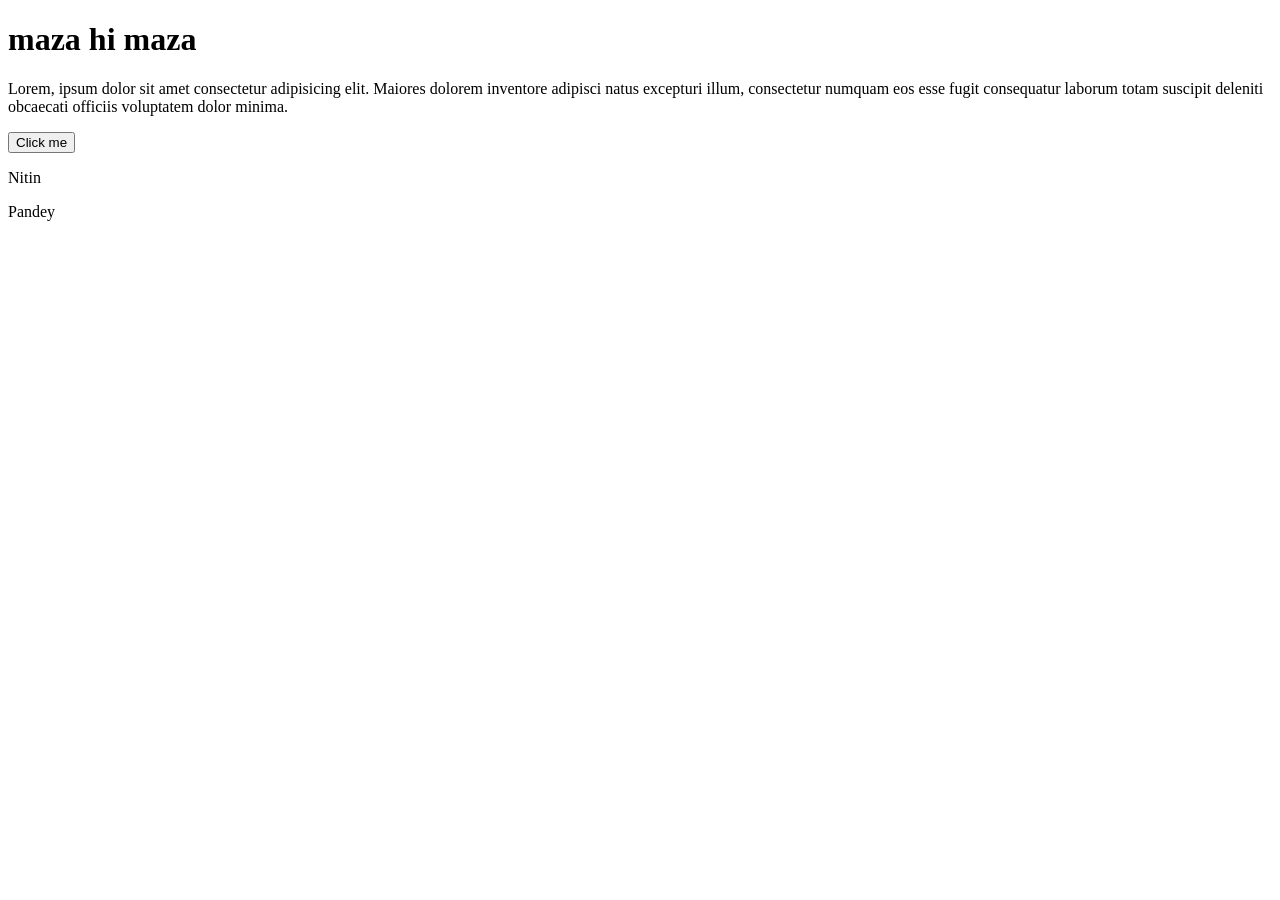
==== index.html @ ebfd4432 "Rename Index.html to index.html" ====
<!DOCTYPE html>
<html lang="en">
<head>
    <meta charset="UTF-8">
    <meta name="viewport" content="width=device-width, initial-scale=1.0">
    <title>Document</title>
    <link rel="stylesheet" href="style.css">
</head>
<body>
    <h1>maza hi maza</h1>
    <p>Lorem, ipsum dolor sit amet consectetur adipisicing elit. Maiores dolorem inventore adipisci natus excepturi illum, consectetur numquam eos esse fugit consequatur laborum totam suscipit deleniti obcaecati officiis voluptatem dolor minima.</p>
    <a href="https://www.amazon.com" target="_blank"><button>Click me</button></a>
    <div id="outer">
        <p>Nitin</p>
        <div id="inner">
            <p>Pandey</p>
        </div>
    </div>
</body>
</html>
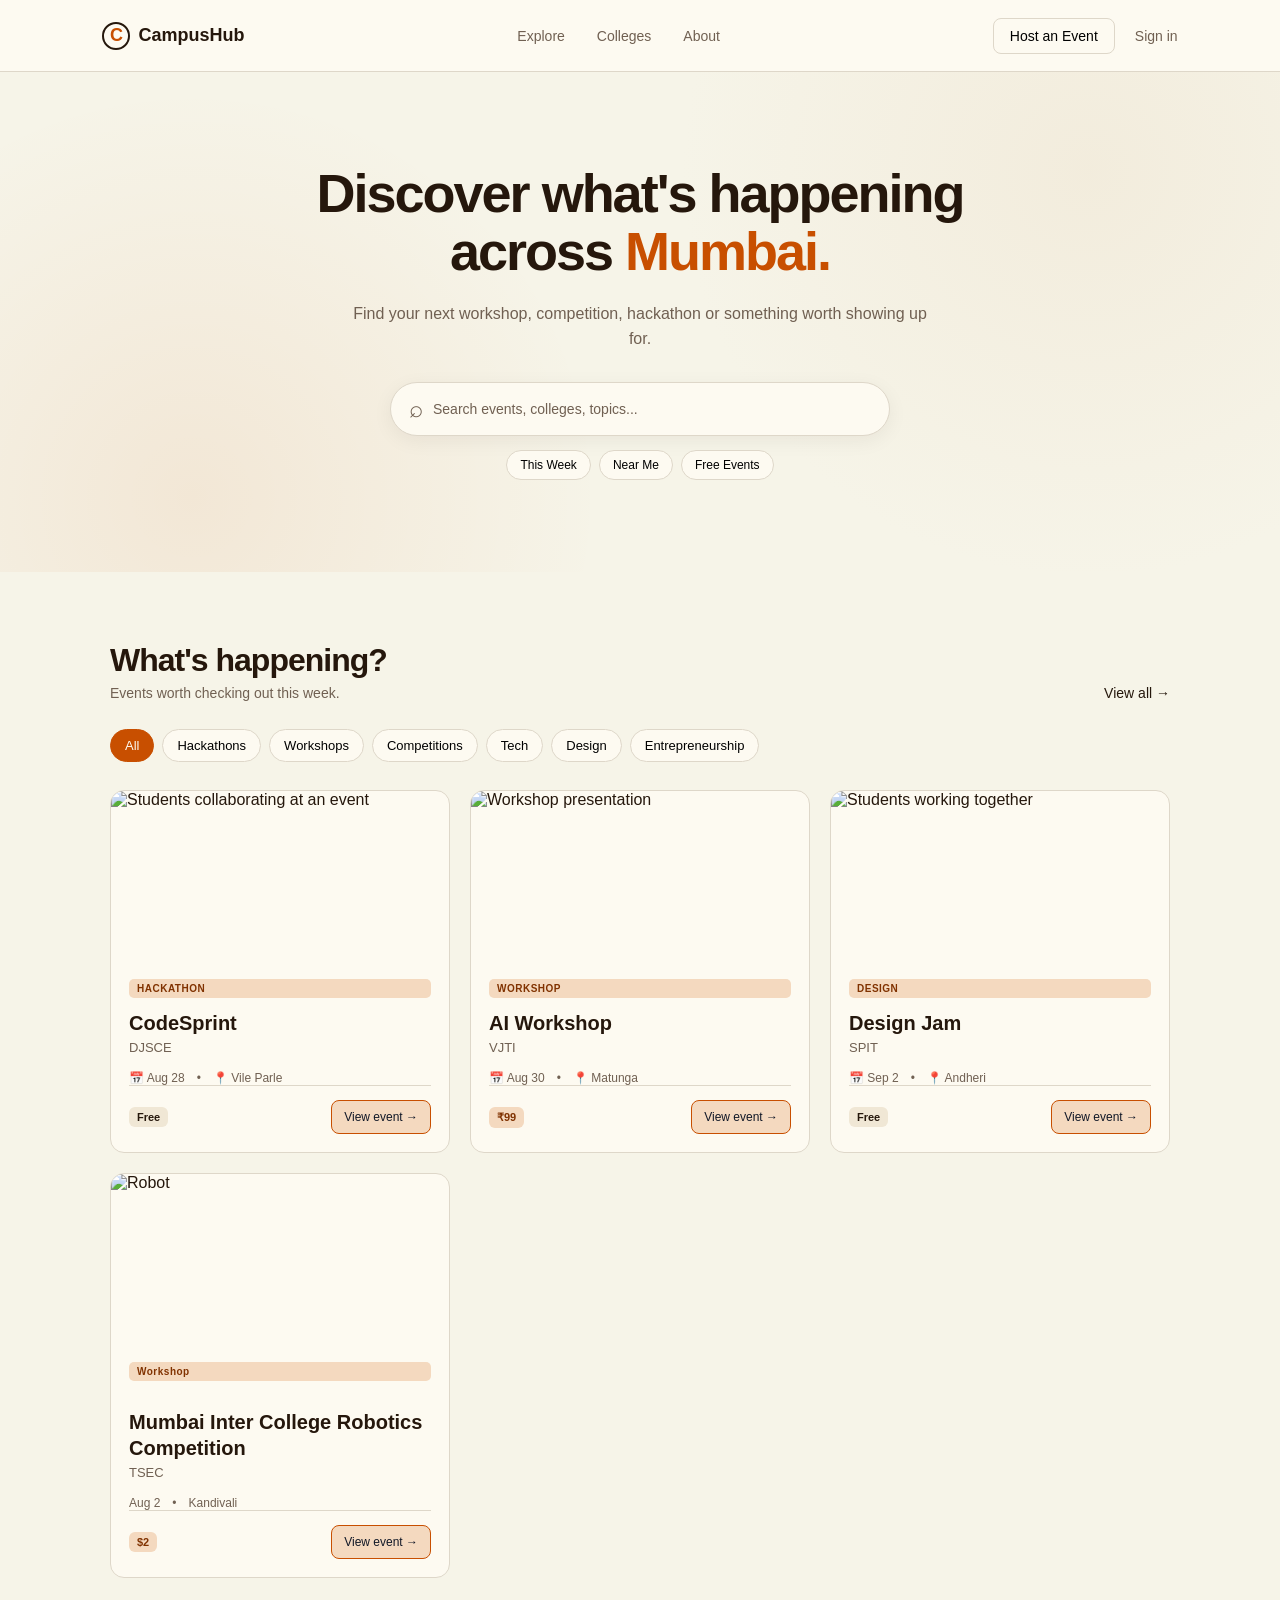
==== commit 25df4a5e: "Rename Index.html to index.html" ====
--- a/index.html
+++ b/index.html
@@ -1,21 +1,294 @@
-
 <!DOCTYPE html>
 <html lang="en">
+
 <head>
-    <meta charset="UTF-8">
-    <meta name="viewport" content="width=device-width, initial-scale=1.0">
-    <title>Document</title>
-    <link rel="stylesheet" href="style.css">
+  <meta charset="UTF-8">
+  <meta name="viewport" content="width=device-width, initial-scale=1.0">
+
+  <title>CampusHub — Discover What's Happening</title>
+
+  <link rel="stylesheet" href="style.css">
 </head>
+
 <body>
-    <h1>maza hi maza</h1>
-    <p>Lorem, ipsum dolor sit amet consectetur adipisicing elit. Maiores dolorem inventore adipisci natus excepturi illum, consectetur numquam eos esse fugit consequatur laborum totam suscipit deleniti obcaecati officiis voluptatem dolor minima.</p>
-    <a href="https://www.amazon.com" target="_blank"><button>Click me</button></a>
-    <div id="outer">
-        <p>Nitin</p>
-        <div id="inner">
-            <p>Pandey</p>
-        </div>
+
+  <!-- Navbar -->
+  <header class="navbar">
+
+    <a href="#" class="logo">
+      <span class="logo-icon">C</span>
+      CampusHub
+    </a>
+
+    <nav class="nav-links">
+      <a href="#">Explore</a>
+      <a href="#">Colleges</a>
+      <a href="#">About</a>
+    </nav>
+
+    <div class="nav-actions">
+      <button class="host-btn">Host an Event</button>
+      <a href="#" class="signin">Sign in</a>
     </div>
+
+  </header>
+
+
+  <!-- Hero -->
+  <main>
+
+    <section class="hero">
+
+      <div class="hero-content">
+
+        <h1>
+          Discover what's happening
+          <br>
+          across <span>Mumbai.</span>
+        </h1>
+
+        <p>
+          Find your next workshop, competition, hackathon
+          or something worth showing up for.
+        </p>
+
+        <!-- Search -->
+        <div class="search-box">
+
+          <span class="search-icon">⌕</span>
+
+          <input type="text" placeholder="Search events, colleges, topics...">
+
+        </div>
+
+        <!-- Quick filters -->
+        <div class="quick-filters">
+
+          <button>This Week</button>
+          <button>Near Me</button>
+          <button>Free Events</button>
+
+        </div>
+
+      </div>
+
+    </section>
+    <section class="events-section">
+
+      <div class="section-heading">
+
+        <div>
+          <h2>What's happening?</h2>
+
+          <p>
+            Events worth checking out this week.
+          </p>
+        </div>
+
+        <a href="#" class="view-all">
+          View all →
+        </a>
+
+      </div>
+
+
+      <!-- Categories -->
+
+      <div class="categories">
+
+        <button class="category active">All</button>
+        <button class="category">Hackathons</button>
+        <button class="category">Workshops</button>
+        <button class="category">Competitions</button>
+        <button class="category">Tech</button>
+        <button class="category">Design</button>
+        <button class="category">Entrepreneurship</button>
+
+      </div>
+
+
+      <!-- Event Cards -->
+
+      <div class="event-grid">
+
+        <!-- Card 1 -->
+
+        <article class="event-card" data-category="Hackathons">
+
+          <div class="event-image">
+            <img src="https://images.unsplash.com/photo-1517048676732-d65bc937f952?auto=format&fit=crop&w=800&q=80"
+              alt="Students collaborating at an event">
+          </div>
+
+          <div class="event-content">
+
+            <span class="event-category">
+              HACKATHON
+            </span>
+
+            <h3>CodeSprint</h3>
+
+            <p class="college">
+              DJSCE
+            </p>
+
+            <div class="event-info">
+              <span>📅 Aug 28</span>
+              <span>📍 Vile Parle</span>
+            </div>
+
+            <div class="event-bottom">
+
+              <span class="price free">
+                Free
+              </span>
+
+              <a class="view-event" href="#">
+                View event
+              </a>
+
+            </div>
+
+          </div>
+
+        </article>
+
+
+        <!-- Card 2 -->
+
+        <article class="event-card" data-category="Workshops">
+
+          <div class="event-image">
+            <img src="https://images.unsplash.com/photo-1531482615713-2afd69097998?auto=format&fit=crop&w=800&q=80"
+              alt="Workshop presentation">
+          </div>
+
+          <div class="event-content">
+
+            <span class="event-category">
+              WORKSHOP
+            </span>
+
+            <h3>AI Workshop</h3>
+
+            <p class="college">
+              VJTI
+            </p>
+
+            <div class="event-info">
+              <span>📅 Aug 30</span>
+              <span>📍 Matunga</span>
+            </div>
+
+            <div class="event-bottom">
+
+              <span class="price paid">
+                ₹99
+              </span>
+
+              <a class="view-event" href="#">
+                View event
+              </a>
+
+            </div>
+
+          </div>
+
+        </article>
+
+
+        <!-- Card 3 -->
+
+        <article class="event-card" data-category="Design">
+
+          <div class="event-image">
+            <img src="https://images.unsplash.com/photo-1556761175-b413da4baf72?auto=format&fit=crop&w=800&q=80"
+              alt="Students working together">
+          </div>
+
+          <div class="event-content">
+
+            <span class="event-category">
+              DESIGN
+            </span>
+
+            <h3>Design Jam</h3>
+
+            <p class="college">
+              SPIT
+            </p>
+
+            <div class="event-info">
+              <span>📅 Sep 2</span>
+              <span>📍 Andheri</span>
+            </div>
+
+            <div class="event-bottom">
+
+              <span class="price free">
+                Free
+              </span>
+
+              <a class="view-event" href="https://youtube.com">
+                View event
+              </a>
+
+            </div>
+
+          </div>
+
+        </article>
+        <!-- Card 4 -->
+
+    <article class="event-card" data-category="Competitions">
+
+      <div class="event-image">
+        <img
+          src="https://img.freepik.com/premium-photo/group-young-boys-enthusiastically-collaborating-construction-robot-students-working-building-robot-stem-lab-ai-generated_538213-17193.jpg"
+          alt="Robot">
+      </div>
+
+      <div class="event-content">
+
+        <span class="event-category">
+          Workshop
+        </span>
+
+        <h3><h3>Mumbai Inter College Robotics Competition</h3></h3>
+
+        <p class="college">
+          TSEC
+        </p>
+
+        <div class="event-info">
+          <span>Aug 2</span>
+          <span>Kandivali</span>
+        </div>
+
+        <div class="event-bottom">
+
+          <span class="price paid">
+            $2
+          </span>
+
+          <a class="view-event" href="https://youtube.com">
+            View event
+          </a>
+
+        </div>
+
+      </div>
+
+    </article>
+      </div>
+    </section>
+    </div>
+
+    </section>
+  </main>
+
+  <script src="script.js"></script>
+
 </body>
+
 </html>
--- a/style.css
+++ b/style.css
@@ -0,0 +1,747 @@
+/* ---------- RESET ---------- */
+
+* {
+    margin: 0;
+    padding: 0;
+    box-sizing: border-box;
+}
+
+/*-----Color Bank---------*/
+:root {
+    --cream: #f6f4e8;
+    --ink: #25170c;
+    --terracotta: #c84f00;
+    --sand: #f0e7d5;
+    --warm-gray: #706052;
+
+    --background: #f6f4e8;
+    --foreground: #25170c;
+    --card: #fdfaf1;
+    --card-foreground: #25170c;
+
+    --primary: #c84f00;
+    --primary-foreground: #fdfaf1;
+
+    --secondary: #f0e7d5;
+    --secondary-foreground: #25170c;
+
+    --muted: #f0e7d5;
+    --muted-foreground: #706052;
+
+    --accent: #f4d9bf;
+    --accent-foreground: #803200;
+
+    --border: #ded7c9;
+    --input: #ded7c9;
+    --ring: #c84f00;
+}
+
+body {
+    font-family: Arial, sans-serif;
+    background: var(--background);
+    color: var(--foreground);
+}
+
+/* ---------- NAVBAR ---------- */
+
+.navbar {
+    height: 72px;
+
+    display: flex;
+    align-items: center;
+    justify-content: space-between;
+
+    padding: 0 8%;
+
+    background: var(--card);
+    border-bottom: 1px solid var(--border);
+}
+
+
+/* Logo */
+
+.logo {
+    display: flex;
+    align-items: center;
+    gap: 8px;
+
+    text-decoration: none;
+    color: var(--ink);
+
+    font-size: 18px;
+    font-weight: 600;
+}
+
+.logo-icon {
+    width: 28px;
+    height: 28px;
+
+    display: flex;
+    align-items: center;
+    justify-content: center;
+
+    border: 2px solid var(--ink);
+    border-radius: 50%;
+
+    color: var(--terracotta);
+    font-weight: 700;
+}
+
+
+/* Navigation */
+
+.nav-links {
+    display: flex;
+    gap: 32px;
+}
+
+.nav-links a,
+.signin {
+    text-decoration: none;
+    color: var(--warm-gray);
+
+    font-size: 14px;
+}
+
+.nav-links a:hover,
+.signin:hover {
+    color: var(--terracotta);
+}
+
+
+/* Navbar buttons */
+
+.nav-actions {
+    display: flex;
+    align-items: center;
+    gap: 20px;
+}
+
+.host-btn {
+    padding: 9px 16px;
+
+    background: var(--card);
+
+    border: 1px solid var(--border);
+    border-radius: 8px;
+
+    cursor: pointer;
+
+    font-size: 14px;
+
+    transition: 0.2s ease;
+}
+
+.host-btn:hover {
+    border-color: var(--terracotta);
+    color: var(--terracotta);
+}
+
+
+/* ---------- HERO ---------- */
+
+.hero {
+    min-height: 500px;
+
+    display: flex;
+    justify-content: center;
+    align-items: center;
+
+    text-align: center;
+
+    position: relative;
+
+    overflow: hidden;
+
+    background:
+        radial-gradient(
+            circle at 15% 85%,
+            rgba(200, 79, 0, 0.08),
+            transparent 35%
+        ),
+        radial-gradient(
+            circle at 85% 20%,
+            rgba(240, 231, 213, 0.6),
+            transparent 35%
+        ),
+        var(--background);
+}
+
+
+/* Hero content */
+
+.hero-content {
+    position: relative;
+
+    max-width: 800px;
+
+    padding: 60px 20px;
+}
+
+
+/* Heading */
+
+.hero h1 {
+    font-size: 54px;
+    line-height: 1.08;
+
+    letter-spacing: -2px;
+
+    margin-bottom: 20px;
+}
+
+.hero h1 span {
+    color: var(--terracotta);
+}
+
+
+/* Description */
+
+.hero p {
+    max-width: 600px;
+
+    margin: 0 auto 30px;
+
+    color: var(--muted-foreground);
+
+    font-size: 16px;
+
+    line-height: 1.6;
+}
+
+
+/* ---------- SEARCH ---------- */
+
+.search-box {
+    width: 500px;
+    max-width: 100%;
+
+    height: 54px;
+
+    margin: 0 auto;
+
+    display: flex;
+    align-items: center;
+
+    padding: 0 18px;
+
+    background: var(--card);
+
+    border: 1px solid var(--border);
+
+    border-radius: 30px;
+
+    box-shadow: 0 5px 20px rgba(37, 23, 12, 0.06);
+}
+
+.search-icon {
+    font-size: 24px;
+
+    color: var(--muted-foreground);
+
+    margin-right: 10px;
+}
+
+.search-box input {
+    width: 100%;
+
+    border: none;
+    outline: none;
+    background: transparent;
+    font-size: 14px;
+
+    color: var(--foreground);
+}
+
+.search-box input::placeholder {
+    color: var(--muted-foreground);
+}
+
+
+/* ---------- QUICK FILTERS ---------- */
+
+.quick-filters {
+    display: flex;
+    justify-content: center;
+
+    gap: 8px;
+
+    margin-top: 14px;
+}
+
+.quick-filters button {
+    padding: 7px 13px;
+
+    border: 1px solid var(--border);
+
+    background: var(--card);
+
+    border-radius: 20px;
+
+    font-size: 12px;
+
+    cursor: pointer;
+
+    transition: 0.2s ease;
+}
+
+.quick-filters button:hover {
+    background: var(--accent);
+
+    border-color: var(--primary);
+
+    color: var(--primary);
+}
+
+/* ---------- EVENTS SECTION ---------- */
+
+.events-section {
+    max-width: 1100px;
+
+    margin: 0 auto;
+
+    padding: 70px 20px;
+}
+
+
+/* Section heading */
+
+.section-heading {
+    display: flex;
+    justify-content: space-between;
+    align-items: end;
+
+    margin-bottom: 28px;
+}
+
+.section-heading h2 {
+    font-size: 32px;
+
+    letter-spacing: -1px;
+
+    margin-bottom: 6px;
+}
+
+.section-heading p {
+    color: var(--muted-foreground);
+
+    font-size: 14px;
+}
+
+.view-all {
+    text-decoration: none;
+
+    color: var(--foreground);
+
+    font-size: 14px;
+
+    font-weight: 500;
+}
+
+.view-all:hover {
+    color: var(--primary);
+}
+
+
+/* ---------- CATEGORIES ---------- */
+
+.categories {
+    display: flex;
+
+    gap: 8px;
+
+    margin-bottom: 28px;
+
+    overflow-x: auto;
+}
+
+.category {
+    white-space: nowrap;
+
+    padding: 8px 14px;
+
+    border: 1px solid var(--border);
+
+    background: var(--card);
+
+    border-radius: 20px;
+
+    cursor: pointer;
+
+    font-size: 13px;
+
+    transition: 0.2s ease;
+}
+
+.category:hover {
+    border-color: var(--primary);
+
+    color: var(--primary);
+}
+
+.category.active {
+    background: var(--primary);
+
+    color: var(--primary-foreground);
+
+    border-color: var(--primary);
+}
+
+
+/* ---------- EVENT GRID ---------- */
+
+.event-grid {
+    display: grid;
+
+    grid-template-columns: repeat(3, 1fr);
+
+    gap: 20px;
+}
+
+
+/* ---------- EVENT CARD ---------- */
+.view-event {
+    color: var(--primary);
+    background-color: var(--accent);
+    padding: 9px 12px;
+    border: 1px solid var(--primary);
+    border-radius: 8px;
+    text-decoration: none;
+}
+
+.view-event:hover {
+    background-color: var(--primary);
+    color: var(--primary-foreground);
+}
+
+.view-event::after {
+    content: " →";
+    display: inline-block;
+    transition: transform 0.2s ease;
+}
+
+.view-event:hover::after {
+    transform: translateX(3px);
+}
+
+.event-card {
+    background: var(--card);
+    color: var(--card-foreground);
+    border: 1px solid var(--border);
+    height: 100%;
+    border-radius: 14px;
+
+    overflow: hidden;
+
+    transition: transform 0.25s ease,
+        box-shadow 0.25s ease;
+}
+
+.event-card:hover {
+    transform: translateY(-4px);
+
+    box-shadow:
+        0 12px 30px rgba(0, 0, 0, 0.08);
+}
+
+
+/* Event image */
+
+.event-image {
+    width: 100%;
+
+    height: 170px;
+
+    overflow: hidden;
+}
+
+.event-image img {
+    width: 100%;
+    height: 100%;
+
+    object-fit: cover;
+
+    transition: transform 0.5s ease;
+}
+
+.event-card:hover .event-image img {
+    transform: scale(1.04);
+}
+
+
+/* Card content */
+
+.event-content {
+    padding: 18px;
+    display: flex;
+    flex-direction: column;
+}
+
+.event-category {
+    display: inline-block;
+
+    padding: 4px 8px;
+
+    background: var(--accent);
+
+    color: var(--accent-foreground);
+
+    border-radius: 5px;
+
+    font-size: 10px;
+
+    font-weight: 700;
+
+    letter-spacing: 0.5px;
+}
+
+.event-content h3 {
+    margin-top: 12px;
+    margin-bottom: 4px;
+
+    font-size: 20px;
+    font-weight: 700;
+    line-height: 1.3;
+}
+
+.college {
+    color: var(--muted-foreground);
+    font-size: 13px;
+    font-weight: 500;
+}
+
+
+/* Date + location */
+
+.event-info {
+    display: flex;
+    align-items: center;
+    gap: 12px;
+    margin-top: 16px;
+    color: var(--muted-foreground);
+    font-size: 12px;
+}
+
+.event-info span+span::before {
+    content: "•";
+    margin-right: 12px;
+}
+
+
+/* Bottom */
+
+.event-bottom {
+    display: flex;
+
+    justify-content: space-between;
+
+    align-items: center;
+
+    margin-top: auto;
+
+    padding-top: 14px;
+
+    border-top: 1px solid var(--border);
+}
+
+.event-bottom a {
+    text-decoration: none;
+
+    color: #111827;
+
+    font-size: 12px;
+
+    font-weight: 500;
+}
+
+.event-bottom a:hover {
+    color: var(--ink);
+}
+
+
+/* Price */
+
+.price {
+    padding: 4px 8px;
+
+    border-radius: 6px;
+
+    font-size: 11px;
+
+    font-weight: 600;
+}
+
+.price.free {
+    background: var(--secondary);
+
+    color: var(--foreground);
+}
+
+.price.paid {
+    background: var(--accent);
+
+    color: var(--accent-foreground);
+}
+
+/* ---------- RESPONSIVE DESIGN ---------- */
+
+
+/* ---------- TABLET ---------- */
+
+@media (max-width: 900px) {
+
+    /* Navbar */
+
+    .navbar {
+        padding: 0 5%;
+    }
+
+    .nav-links {
+        gap: 20px;
+    }
+
+
+    /* Hero */
+
+    .hero h1 {
+        font-size: 46px;
+    }
+
+    .hero-content {
+        padding: 50px 20px;
+    }
+
+
+    /* Events */
+
+    .events-section {
+        padding: 60px 5%;
+    }
+
+    .event-grid {
+        grid-template-columns: repeat(2, 1fr);
+    }
+
+}
+
+
+/* ---------- MOBILE ---------- */
+
+@media (max-width: 600px) {
+
+    /* Navbar */
+
+    .navbar {
+        height: auto;
+
+        padding: 14px 5%;
+
+        gap: 12px;
+    }
+
+    .nav-links {
+        display: none;
+    }
+
+    .nav-actions {
+        gap: 12px;
+    }
+
+    .host-btn {
+        padding: 8px 12px;
+        font-size: 13px;
+    }
+
+    .signin {
+        font-size: 13px;
+    }
+
+
+    /* Hero */
+
+    .hero {
+        min-height: 450px;
+    }
+
+    .hero-content {
+        width: 100%;
+        padding: 50px 20px;
+    }
+
+    .hero h1 {
+        font-size: 36px;
+        letter-spacing: -1px;
+        line-height: 1.12;
+    }
+
+    .hero p {
+        font-size: 14px;
+        line-height: 1.5;
+    }
+
+    .hero::before {
+        width: 300px;
+        height: 200px;
+    }
+
+
+    /* Search */
+
+    .search-box {
+        width: 100%;
+        height: 50px;
+    }
+
+
+    /* Quick filters */
+
+    .quick-filters {
+        flex-wrap: wrap;
+    }
+
+
+    /* Events section */
+
+    .events-section {
+        padding: 50px 20px;
+    }
+
+
+    /* Section heading */
+
+    .section-heading {
+        flex-direction: column;
+        align-items: flex-start;
+        gap: 10px;
+    }
+
+    .section-heading h2 {
+        font-size: 28px;
+    }
+
+
+    /* Categories */
+
+    .categories {
+        padding-bottom: 4px;
+    }
+
+
+    /* Event grid */
+
+    .event-grid {
+        grid-template-columns: 1fr;
+    }
+
+
+    /* Event card */
+
+    .event-image {
+        height: 180px;
+    }
+
+}
+    /* Hidden class*/
+    .hidden{
+        display:none;
+    }
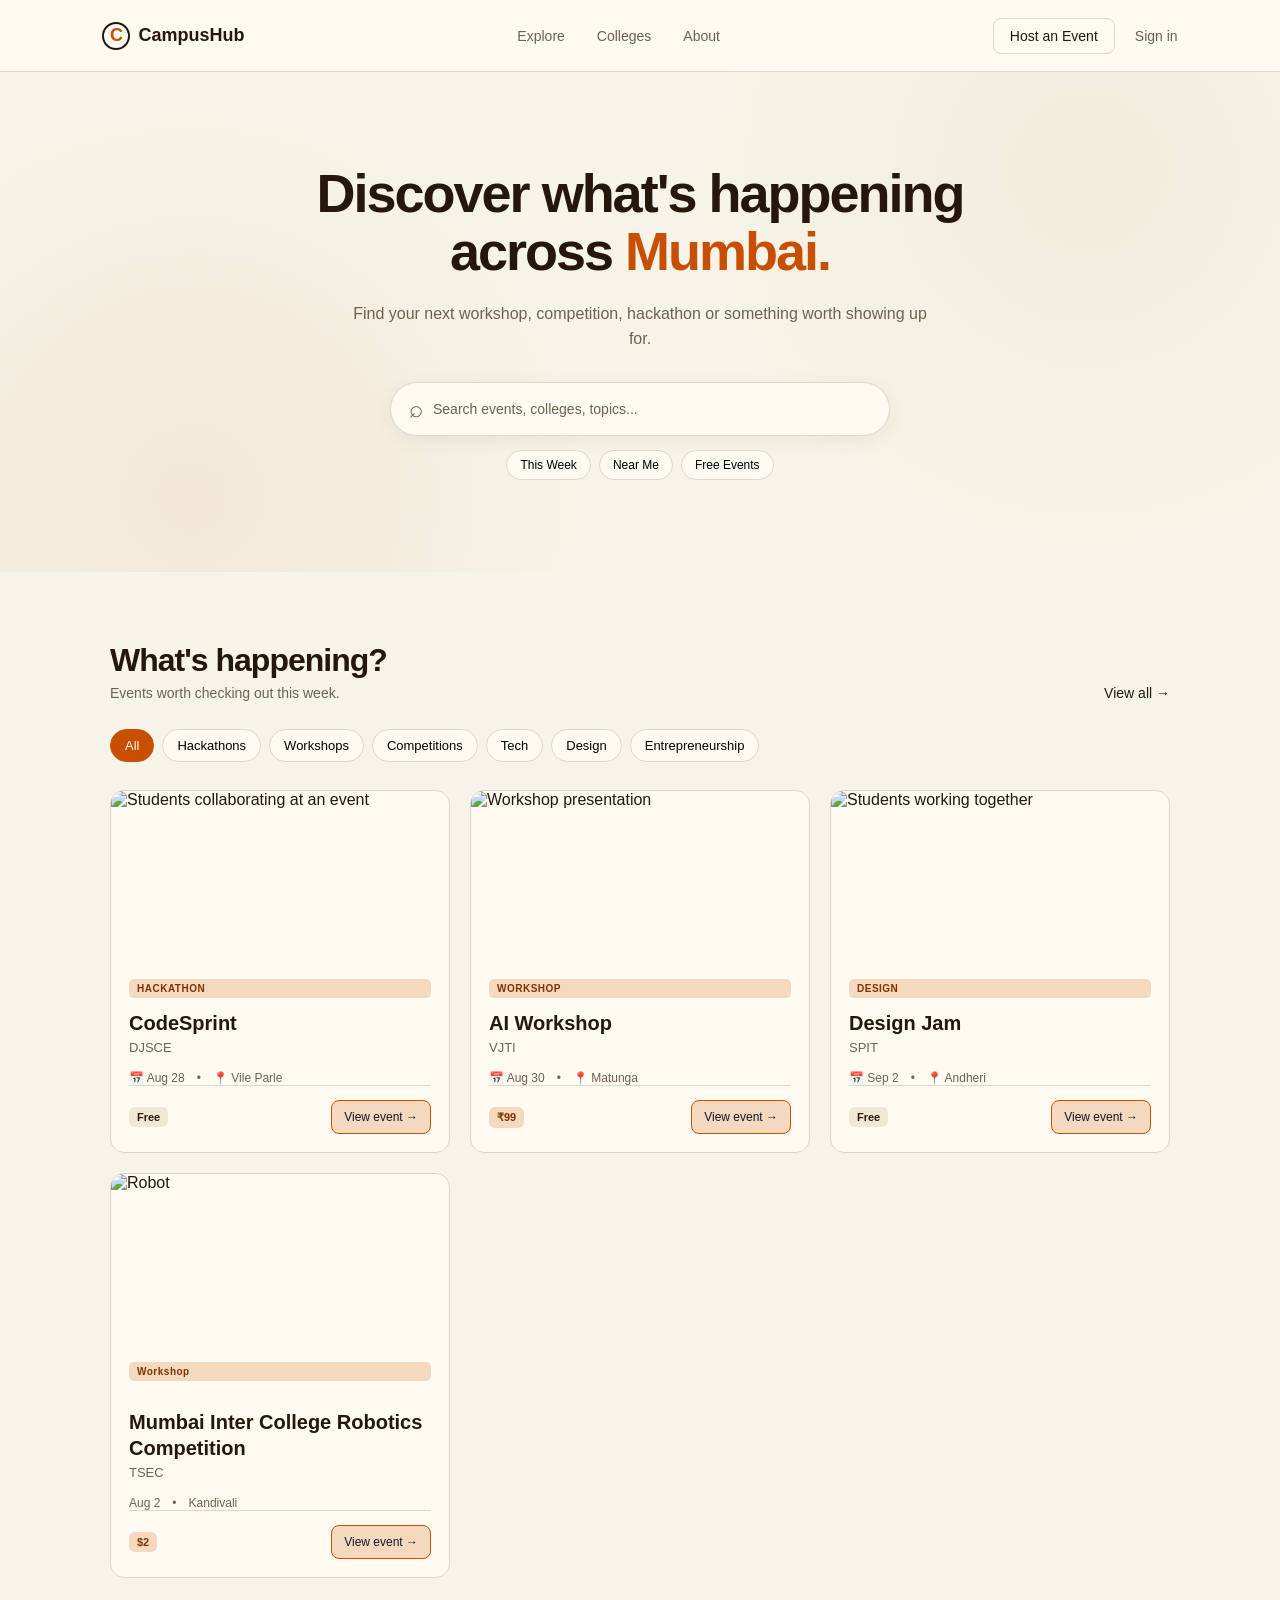
==== commit 10467b26: "Add files via upload" ====
--- a/index.html
+++ b/index.html
@@ -27,8 +27,8 @@
     </nav>
 
     <div class="nav-actions">
-      <button class="host-btn">Host an Event</button>
-      <a href="#" class="signin">Sign in</a>
+      <a href="host.html" class="host-btn">Host an Event</a>
+      <a href="signin.html" class="signin">Sign in</a>
     </div>
 
   </header>
@@ -291,4 +291,4 @@
 
 </body>
 
-</html>
+</html>
--- a/style.css
+++ b/style.css
@@ -118,6 +118,8 @@
 }
 
 .host-btn {
+    display: inline-block;
+
     padding: 9px 16px;
 
     background: var(--card);
@@ -125,9 +127,12 @@
     border: 1px solid var(--border);
     border-radius: 8px;
 
+    color: var(--text);
+    text-decoration: none;
+
+    font-size: 14px;
+
     cursor: pointer;
-
-    font-size: 14px;
 
     transition: 0.2s ease;
 }
@@ -154,16 +159,12 @@
     overflow: hidden;
 
     background:
-        radial-gradient(
-            circle at 15% 85%,
+        radial-gradient(circle at 15% 85%,
             rgba(200, 79, 0, 0.08),
-            transparent 35%
-        ),
-        radial-gradient(
-            circle at 85% 20%,
+            transparent 35%),
+        radial-gradient(circle at 85% 20%,
             rgba(240, 231, 213, 0.6),
-            transparent 35%
-        ),
+            transparent 35%),
         var(--background);
 }
 
@@ -741,7 +742,8 @@
     }
 
 }
-    /* Hidden class*/
-    .hidden{
-        display:none;
-    }+
+/* Hidden class*/
+.hidden {
+    display: none;
+}
